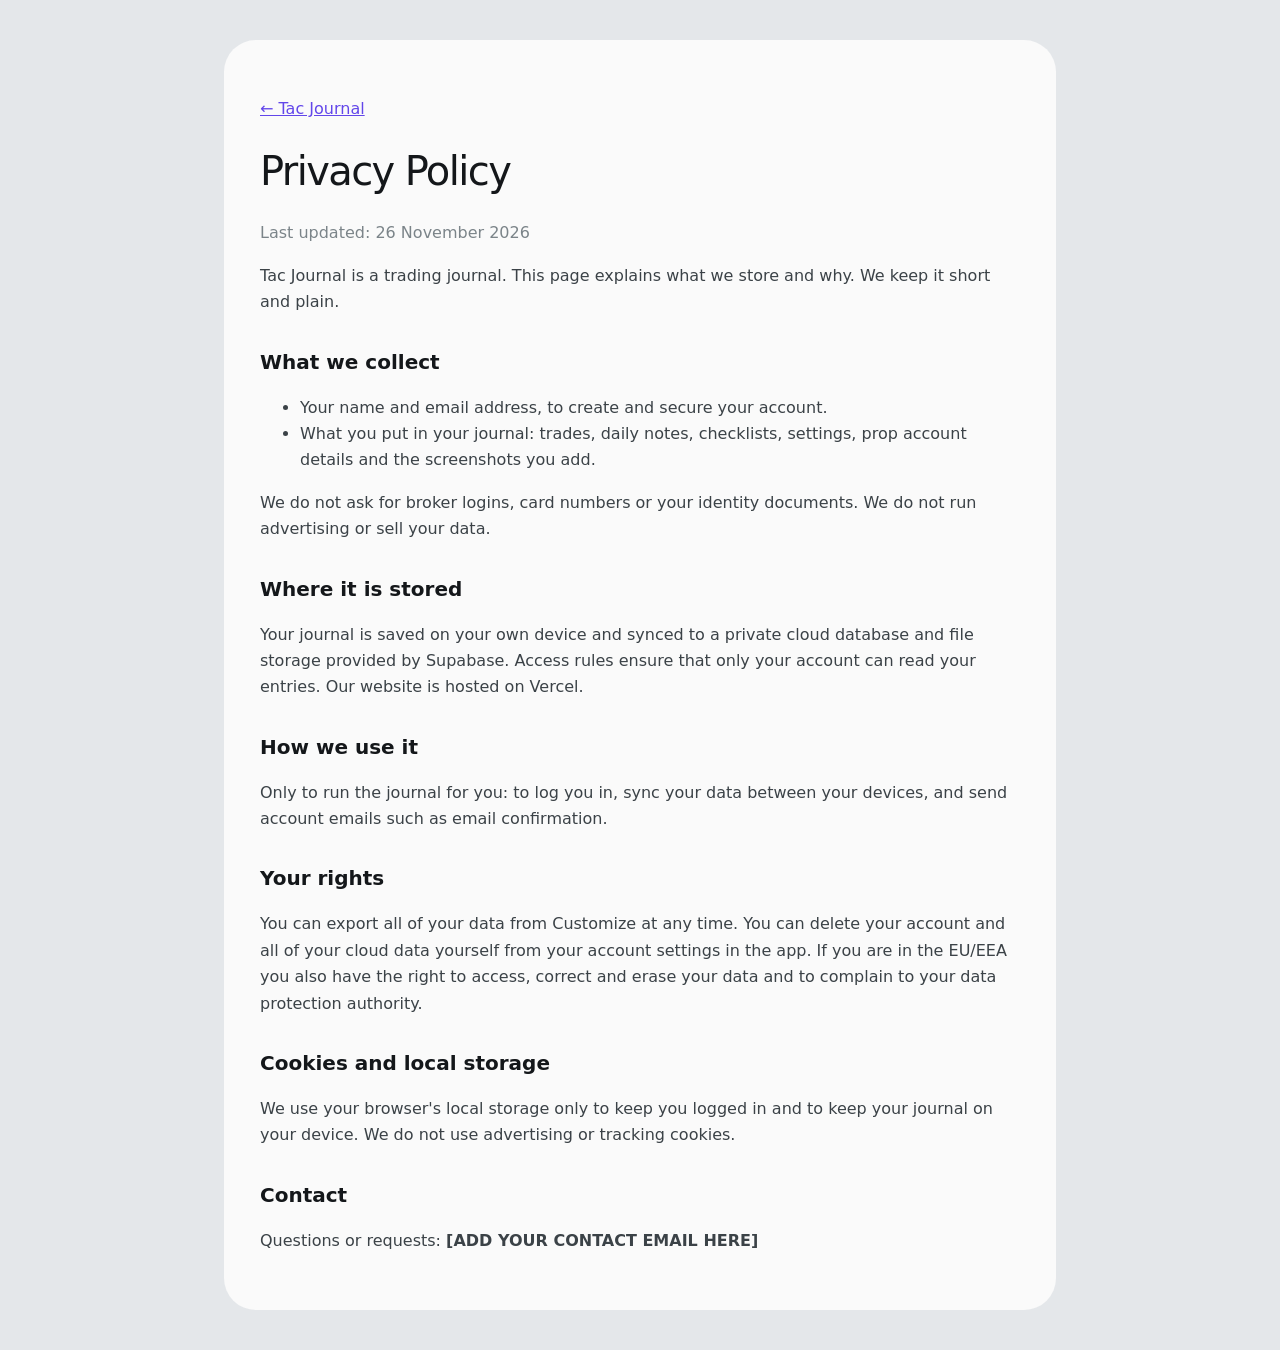
==== privacy.html @ ec59dc05 "Add files via upload" ====
<!doctype html><html lang="en"><head><meta charset="utf-8"><meta name="viewport" content="width=device-width,initial-scale=1"><title>Privacy Policy – Tac Journal</title><meta name="description" content="How Tac Journal handles your data."><link rel="canonical" href="https://tecjournal.app/privacy"><link rel="icon" href="logo.png"><style>body{margin:0;background:#e4e7ea;color:#14171a;font:16px/1.65 "Inter Tight",system-ui,-apple-system,Segoe UI,sans-serif}main{max-width:760px;margin:40px auto;background:#fafafa;border-radius:32px;padding:40px 36px}a{color:#6246ea}h1{font-size:40px;letter-spacing:-.04em;font-weight:500;margin:0 0 6px}h2{font-size:20px;margin:30px 0 6px}p,li{color:#3b4247}.mut{color:#7b8489}@media(max-width:640px){main{margin:8px;padding:26px 20px}}</style></head><body><main>
<p><a href="/">&larr; Tac Journal</a></p><h1>Privacy Policy</h1><p class="mut">Last updated: 26 November 2026</p>
<p>Tac Journal is a trading journal. This page explains what we store and why. We keep it short and plain.</p>
<h2>What we collect</h2><ul><li>Your name and email address, to create and secure your account.</li><li>What you put in your journal: trades, daily notes, checklists, settings, prop account details and the screenshots you add.</li></ul>
<p>We do not ask for broker logins, card numbers or your identity documents. We do not run advertising or sell your data.</p>
<h2>Where it is stored</h2><p>Your journal is saved on your own device and synced to a private cloud database and file storage provided by Supabase. Access rules ensure that only your account can read your entries. Our website is hosted on Vercel.</p>
<h2>How we use it</h2><p>Only to run the journal for you: to log you in, sync your data between your devices, and send account emails such as email confirmation.</p>
<h2>Your rights</h2><p>You can export all of your data from Customize at any time. You can delete your account and all of your cloud data yourself from your account settings in the app. If you are in the EU/EEA you also have the right to access, correct and erase your data and to complain to your data protection authority.</p>
<h2>Cookies and local storage</h2><p>We use your browser's local storage only to keep you logged in and to keep your journal on your device. We do not use advertising or tracking cookies.</p>
<h2>Contact</h2><p>Questions or requests: <strong>[ADD YOUR CONTACT EMAIL HERE]</strong></p>
</main></body></html>
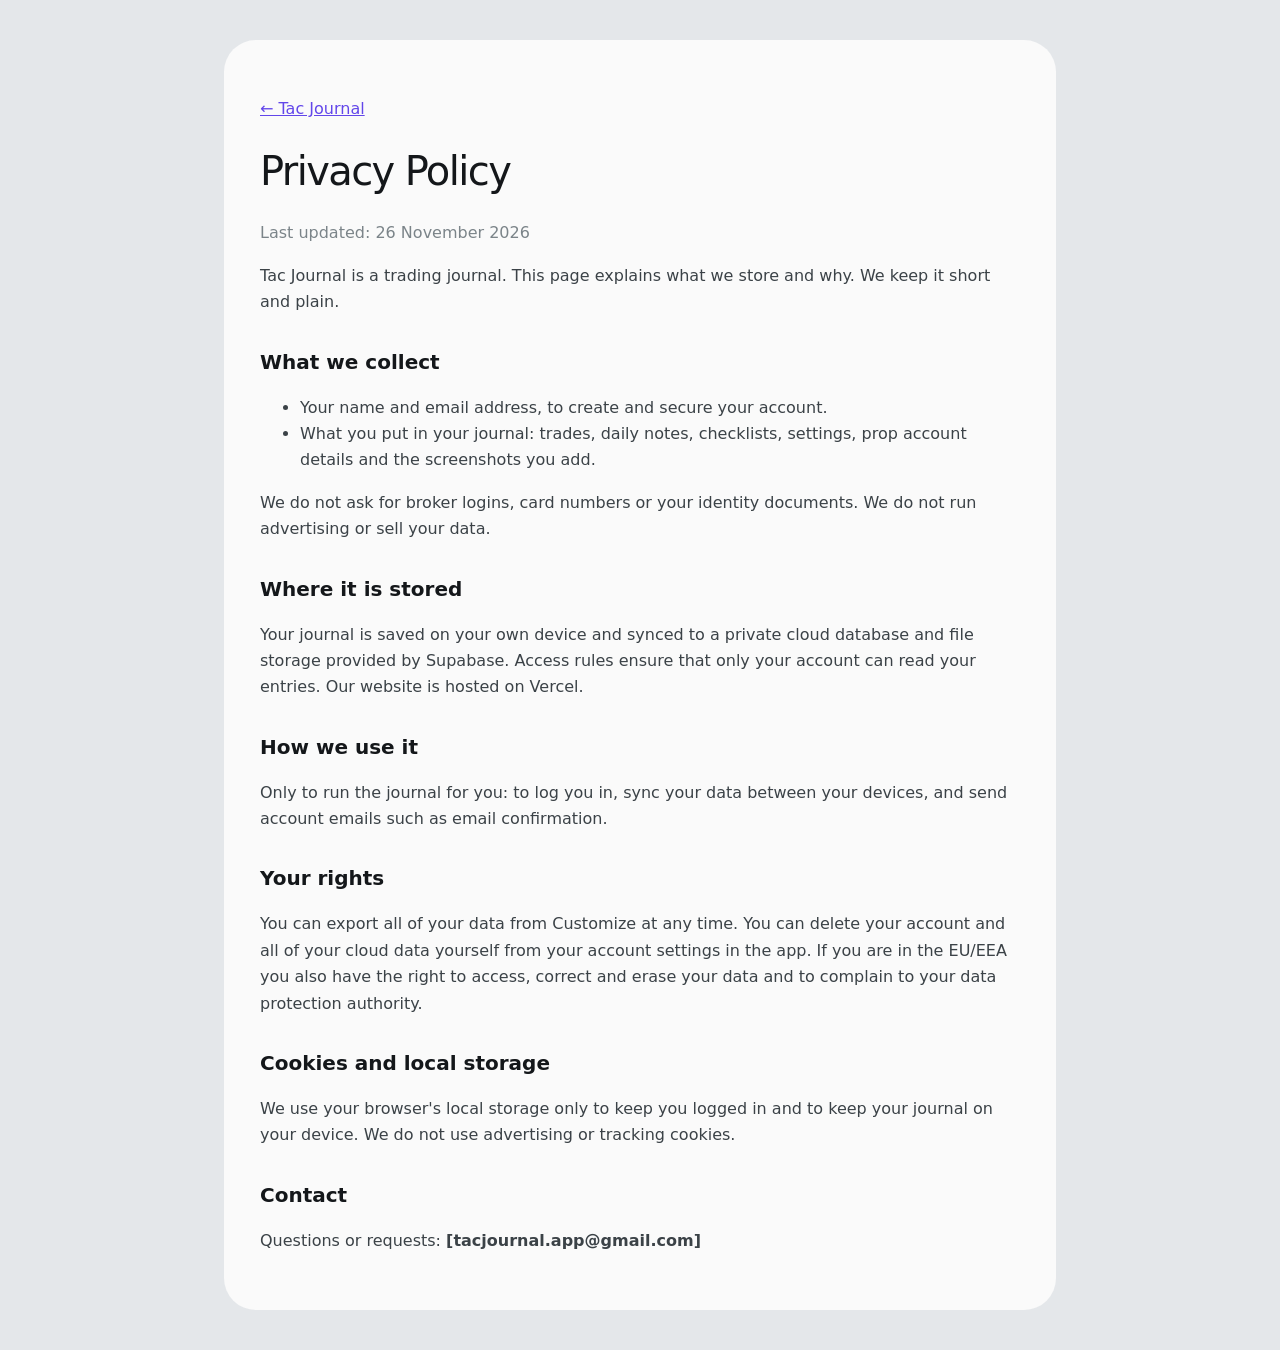
==== commit 90f493e8: "Update contact email in privacy.html" ====
--- a/privacy.html
+++ b/privacy.html
@@ -7,5 +7,5 @@
 <h2>How we use it</h2><p>Only to run the journal for you: to log you in, sync your data between your devices, and send account emails such as email confirmation.</p>
 <h2>Your rights</h2><p>You can export all of your data from Customize at any time. You can delete your account and all of your cloud data yourself from your account settings in the app. If you are in the EU/EEA you also have the right to access, correct and erase your data and to complain to your data protection authority.</p>
 <h2>Cookies and local storage</h2><p>We use your browser's local storage only to keep you logged in and to keep your journal on your device. We do not use advertising or tracking cookies.</p>
-<h2>Contact</h2><p>Questions or requests: <strong>[ADD YOUR CONTACT EMAIL HERE]</strong></p>
+<h2>Contact</h2><p>Questions or requests: <strong>[tacjournal.app@gmail.com]</strong></p>
 </main></body></html>
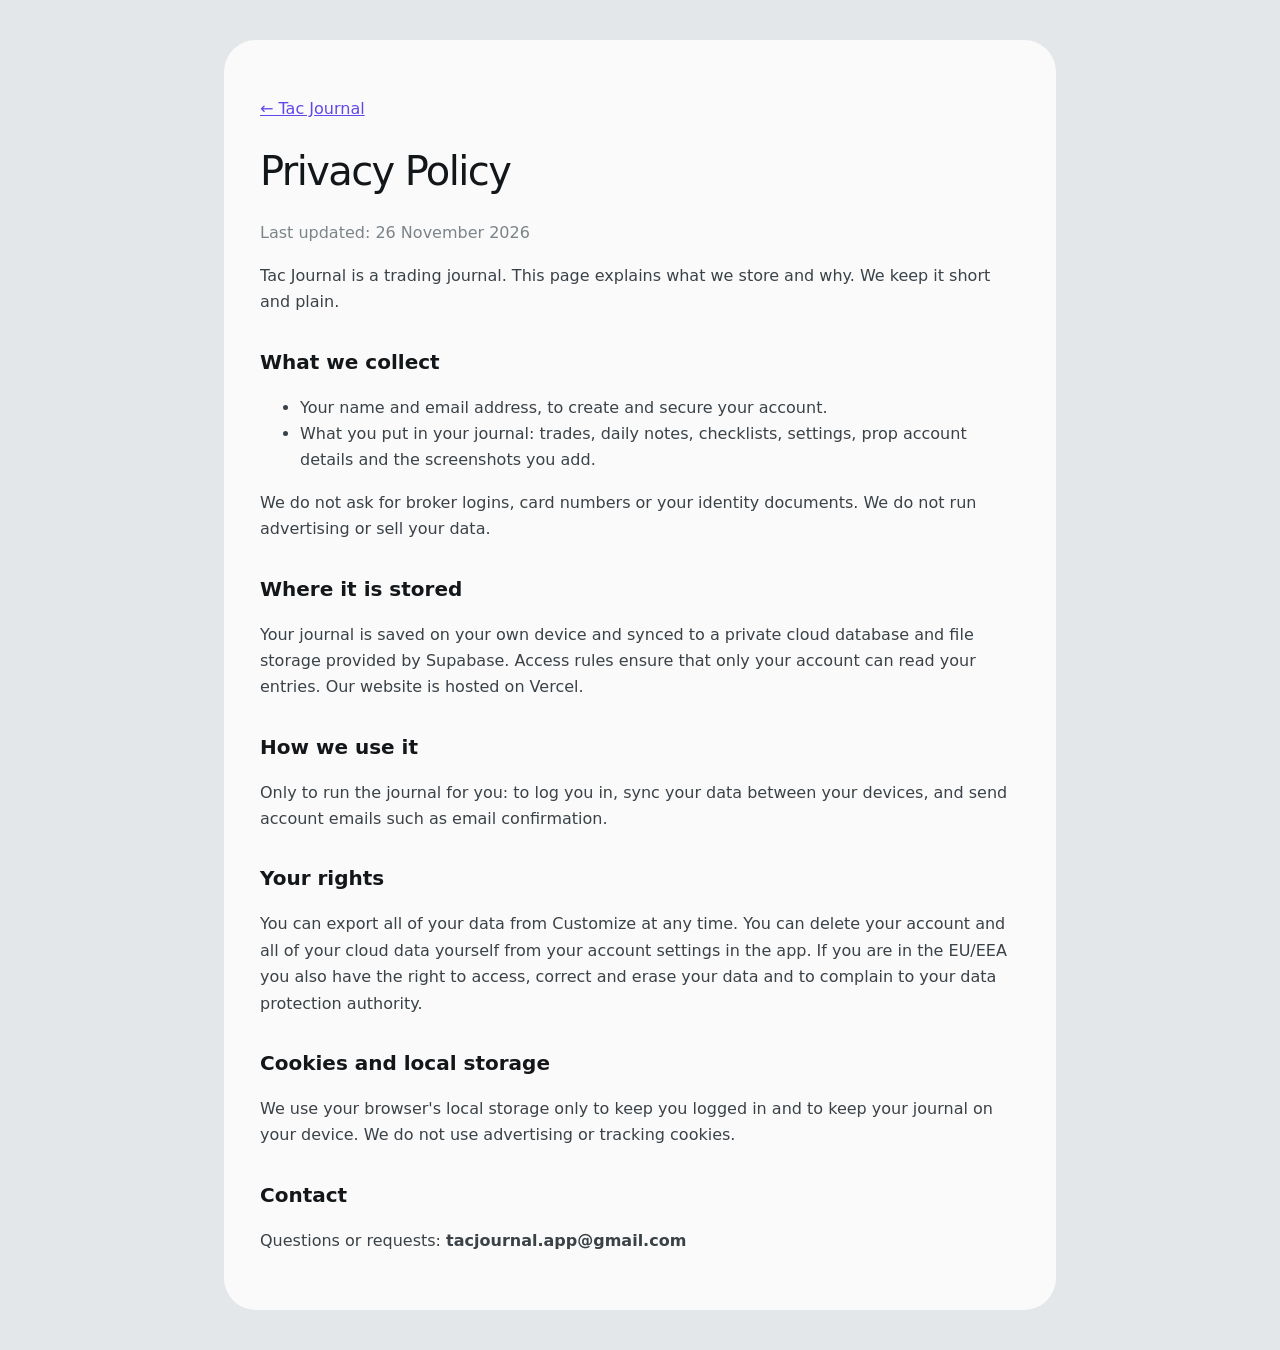
==== commit ed641fd8: "Fix email formatting in privacy.html" ====
--- a/privacy.html
+++ b/privacy.html
@@ -7,5 +7,5 @@
 <h2>How we use it</h2><p>Only to run the journal for you: to log you in, sync your data between your devices, and send account emails such as email confirmation.</p>
 <h2>Your rights</h2><p>You can export all of your data from Customize at any time. You can delete your account and all of your cloud data yourself from your account settings in the app. If you are in the EU/EEA you also have the right to access, correct and erase your data and to complain to your data protection authority.</p>
 <h2>Cookies and local storage</h2><p>We use your browser's local storage only to keep you logged in and to keep your journal on your device. We do not use advertising or tracking cookies.</p>
-<h2>Contact</h2><p>Questions or requests: <strong>[tacjournal.app@gmail.com]</strong></p>
+<h2>Contact</h2><p>Questions or requests: <strong>tacjournal.app@gmail.com</strong></p>
 </main></body></html>
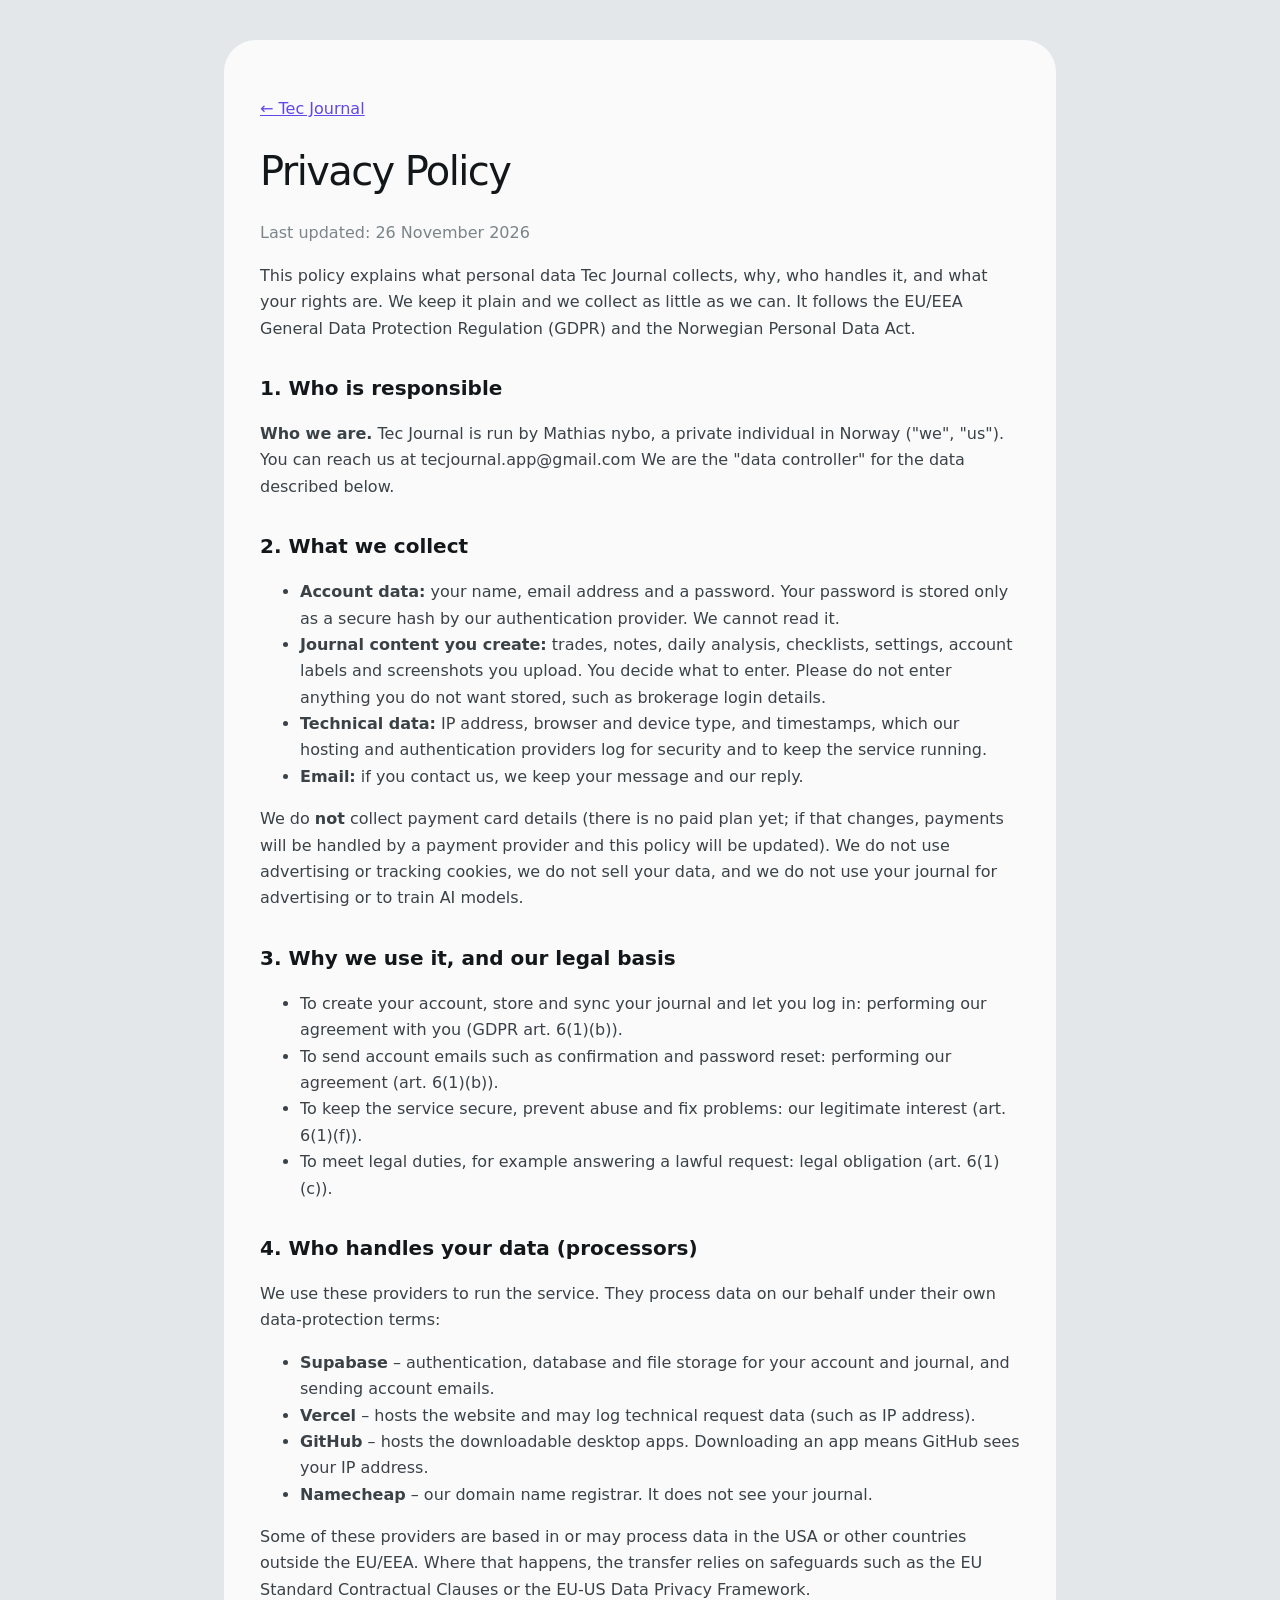
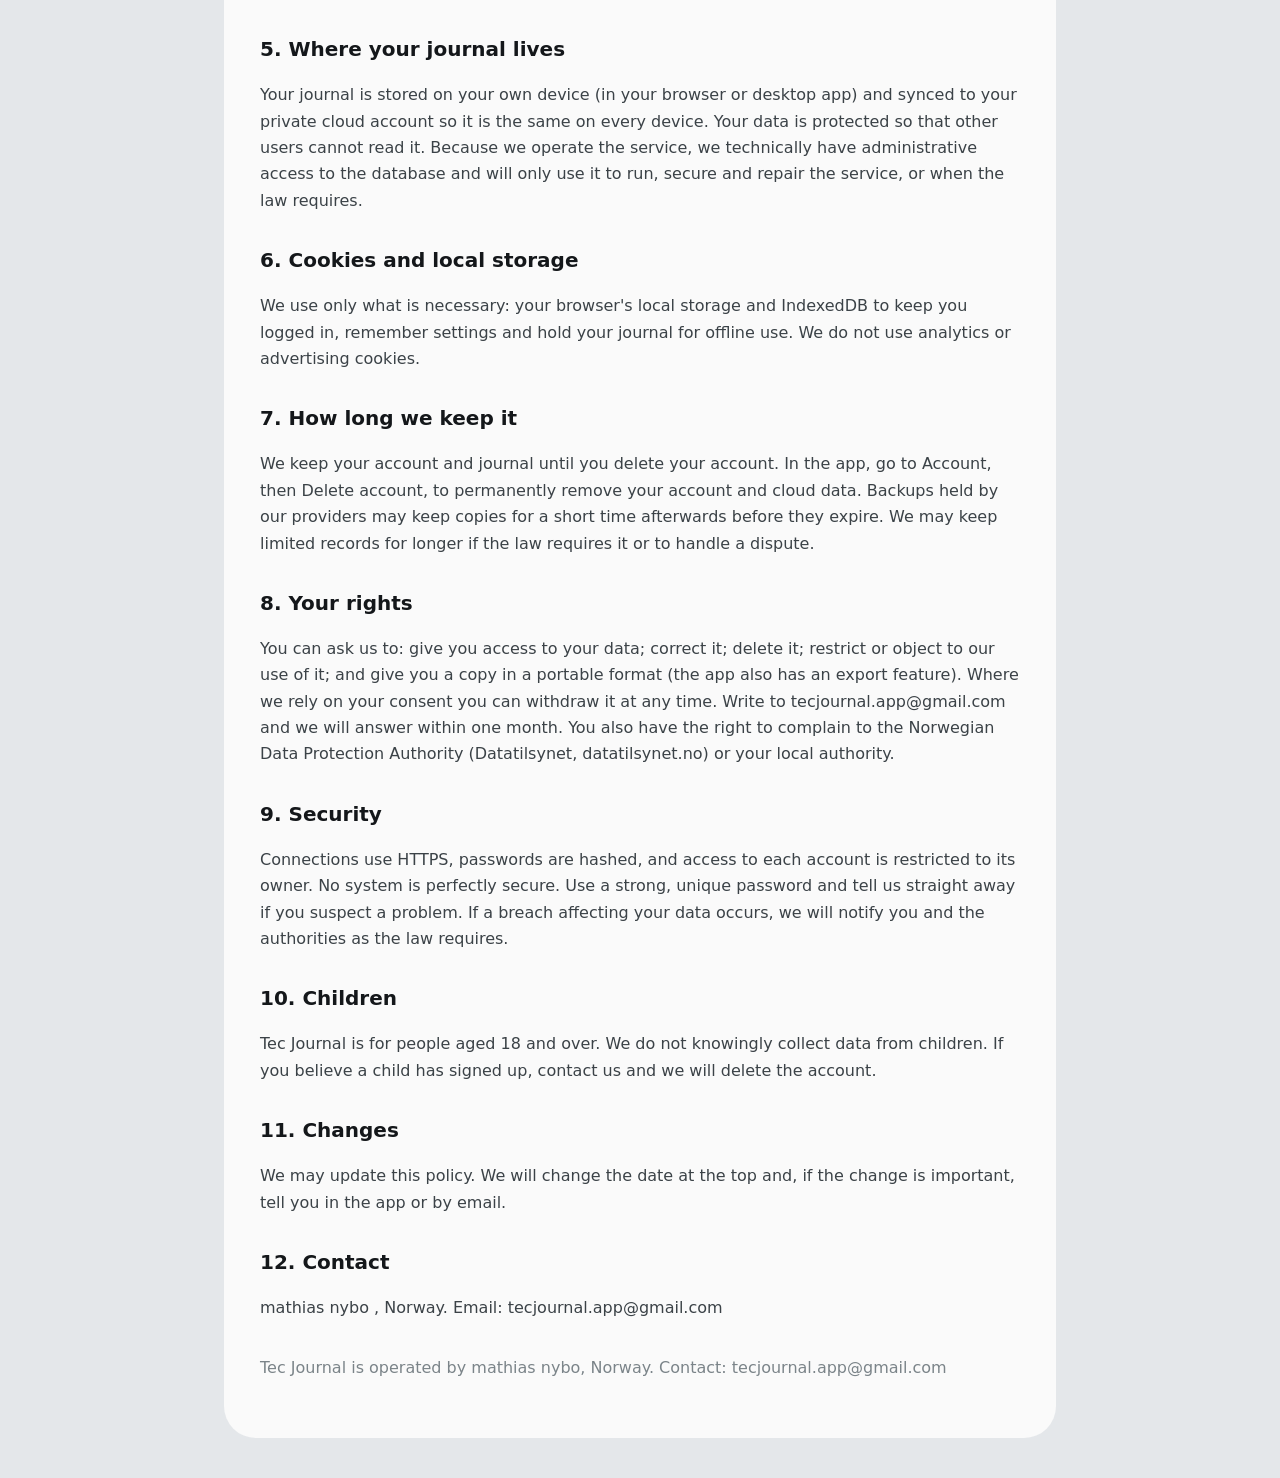
==== commit a2d41b45: "Revise privacy policy for Tec Journal Updated privacy policy content for Tec Journal, including data" ====
--- a/privacy.html
+++ b/privacy.html
@@ -1,11 +1,38 @@
-<!doctype html><html lang="en"><head><meta charset="utf-8"><meta name="viewport" content="width=device-width,initial-scale=1"><title>Privacy Policy – Tac Journal</title><meta name="description" content="How Tac Journal handles your data."><link rel="canonical" href="https://tecjournal.app/privacy"><link rel="icon" href="logo.png"><style>body{margin:0;background:#e4e7ea;color:#14171a;font:16px/1.65 "Inter Tight",system-ui,-apple-system,Segoe UI,sans-serif}main{max-width:760px;margin:40px auto;background:#fafafa;border-radius:32px;padding:40px 36px}a{color:#6246ea}h1{font-size:40px;letter-spacing:-.04em;font-weight:500;margin:0 0 6px}h2{font-size:20px;margin:30px 0 6px}p,li{color:#3b4247}.mut{color:#7b8489}@media(max-width:640px){main{margin:8px;padding:26px 20px}}</style></head><body><main>
-<p><a href="/">&larr; Tac Journal</a></p><h1>Privacy Policy</h1><p class="mut">Last updated: 26 November 2026</p>
-<p>Tac Journal is a trading journal. This page explains what we store and why. We keep it short and plain.</p>
-<h2>What we collect</h2><ul><li>Your name and email address, to create and secure your account.</li><li>What you put in your journal: trades, daily notes, checklists, settings, prop account details and the screenshots you add.</li></ul>
-<p>We do not ask for broker logins, card numbers or your identity documents. We do not run advertising or sell your data.</p>
-<h2>Where it is stored</h2><p>Your journal is saved on your own device and synced to a private cloud database and file storage provided by Supabase. Access rules ensure that only your account can read your entries. Our website is hosted on Vercel.</p>
-<h2>How we use it</h2><p>Only to run the journal for you: to log you in, sync your data between your devices, and send account emails such as email confirmation.</p>
-<h2>Your rights</h2><p>You can export all of your data from Customize at any time. You can delete your account and all of your cloud data yourself from your account settings in the app. If you are in the EU/EEA you also have the right to access, correct and erase your data and to complain to your data protection authority.</p>
-<h2>Cookies and local storage</h2><p>We use your browser's local storage only to keep you logged in and to keep your journal on your device. We do not use advertising or tracking cookies.</p>
-<h2>Contact</h2><p>Questions or requests: <strong>tacjournal.app@gmail.com</strong></p>
-</main></body></html>
+<!doctype html><html lang="en"><head><meta charset="utf-8"><meta name="viewport" content="width=device-width,initial-scale=1"><title>Privacy Policy – Tec Journal</title><meta name="description" content="How Tec Journal handles your data."><link rel="canonical" href="https://tecjournal.app/privacy"><link rel="icon" href="logo.png"><style>body{margin:0;background:#e4e7ea;color:#14171a;font:16px/1.65 "Inter Tight",system-ui,-apple-system,Segoe UI,sans-serif}main{max-width:760px;margin:40px auto;background:#fafafa;border-radius:32px;padding:40px 36px}a{color:#6246ea}h1{font-size:40px;letter-spacing:-.04em;font-weight:500;margin:0 0 6px}h2{font-size:20px;margin:30px 0 6px}p,li{color:#3b4247}.mut{color:#7b8489}@media(max-width:640px){main{margin:8px;padding:26px 20px}}</style></head><body><main>
+<p><a href="/">&larr; Tec Journal</a></p><h1>Privacy Policy</h1><p class="mut">Last updated: 26 November 2026</p>
+<p>This policy explains what personal data Tec Journal collects, why, who handles it, and what your rights are. We keep it plain and we collect as little as we can. It follows the EU/EEA General Data Protection Regulation (GDPR) and the Norwegian Personal Data Act.</p>
+<h2>1. Who is responsible</h2><p><strong>Who we are.</strong> Tec Journal is run by Mathias nybo, a private individual in Norway ("we", "us"). You can reach us at tecjournal.app@gmail.com We are the "data controller" for the data described below.</p>
+<h2>2. What we collect</h2>
+<ul><li><strong>Account data:</strong> your name, email address and a password. Your password is stored only as a secure hash by our authentication provider. We cannot read it.</li>
+<li><strong>Journal content you create:</strong> trades, notes, daily analysis, checklists, settings, account labels and screenshots you upload. You decide what to enter. Please do not enter anything you do not want stored, such as brokerage login details.</li>
+<li><strong>Technical data:</strong> IP address, browser and device type, and timestamps, which our hosting and authentication providers log for security and to keep the service running.</li>
+<li><strong>Email:</strong> if you contact us, we keep your message and our reply.</li></ul>
+<p>We do <strong>not</strong> collect payment card details (there is no paid plan yet; if that changes, payments will be handled by a payment provider and this policy will be updated). We do not use advertising or tracking cookies, we do not sell your data, and we do not use your journal for advertising or to train AI models.</p>
+<h2>3. Why we use it, and our legal basis</h2>
+<ul><li>To create your account, store and sync your journal and let you log in: performing our agreement with you (GDPR art. 6(1)(b)).</li>
+<li>To send account emails such as confirmation and password reset: performing our agreement (art. 6(1)(b)).</li>
+<li>To keep the service secure, prevent abuse and fix problems: our legitimate interest (art. 6(1)(f)).</li>
+<li>To meet legal duties, for example answering a lawful request: legal obligation (art. 6(1)(c)).</li></ul>
+<h2>4. Who handles your data (processors)</h2>
+<p>We use these providers to run the service. They process data on our behalf under their own data-protection terms:</p>
+<ul><li><strong>Supabase</strong> – authentication, database and file storage for your account and journal, and sending account emails.</li>
+<li><strong>Vercel</strong> – hosts the website and may log technical request data (such as IP address).</li>
+<li><strong>GitHub</strong> – hosts the downloadable desktop apps. Downloading an app means GitHub sees your IP address.</li>
+<li><strong>Namecheap</strong> – our domain name registrar. It does not see your journal.</li></ul>
+<p>Some of these providers are based in or may process data in the USA or other countries outside the EU/EEA. Where that happens, the transfer relies on safeguards such as the EU Standard Contractual Clauses or the EU-US Data Privacy Framework.</p>
+<h2>5. Where your journal lives</h2>
+<p>Your journal is stored on your own device (in your browser or desktop app) and synced to your private cloud account so it is the same on every device. Your data is protected so that other users cannot read it. Because we operate the service, we technically have administrative access to the database and will only use it to run, secure and repair the service, or when the law requires.</p>
+<h2>6. Cookies and local storage</h2>
+<p>We use only what is necessary: your browser's local storage and IndexedDB to keep you logged in, remember settings and hold your journal for offline use. We do not use analytics or advertising cookies.</p>
+<h2>7. How long we keep it</h2>
+<p>We keep your account and journal until you delete your account. In the app, go to Account, then Delete account, to permanently remove your account and cloud data. Backups held by our providers may keep copies for a short time afterwards before they expire. We may keep limited records for longer if the law requires it or to handle a dispute.</p>
+<h2>8. Your rights</h2>
+<p>You can ask us to: give you access to your data; correct it; delete it; restrict or object to our use of it; and give you a copy in a portable format (the app also has an export feature). Where we rely on your consent you can withdraw it at any time. Write to tecjournal.app@gmail.com and we will answer within one month. You also have the right to complain to the Norwegian Data Protection Authority (Datatilsynet, datatilsynet.no) or your local authority.</p>
+<h2>9. Security</h2>
+<p>Connections use HTTPS, passwords are hashed, and access to each account is restricted to its owner. No system is perfectly secure. Use a strong, unique password and tell us straight away if you suspect a problem. If a breach affecting your data occurs, we will notify you and the authorities as the law requires.</p>
+<h2>10. Children</h2>
+<p>Tec Journal is for people aged 18 and over. We do not knowingly collect data from children. If you believe a child has signed up, contact us and we will delete the account.</p>
+<h2>11. Changes</h2>
+<p>We may update this policy. We will change the date at the top and, if the change is important, tell you in the app or by email.</p>
+<h2>12. Contact</h2><p>mathias nybo , Norway. Email: tecjournal.app@gmail.com</p>
+<p class="mut" style="margin-top:34px">Tec Journal is operated by mathias nybo, Norway. Contact: tecjournal.app@gmail.com</p></main></body></html>
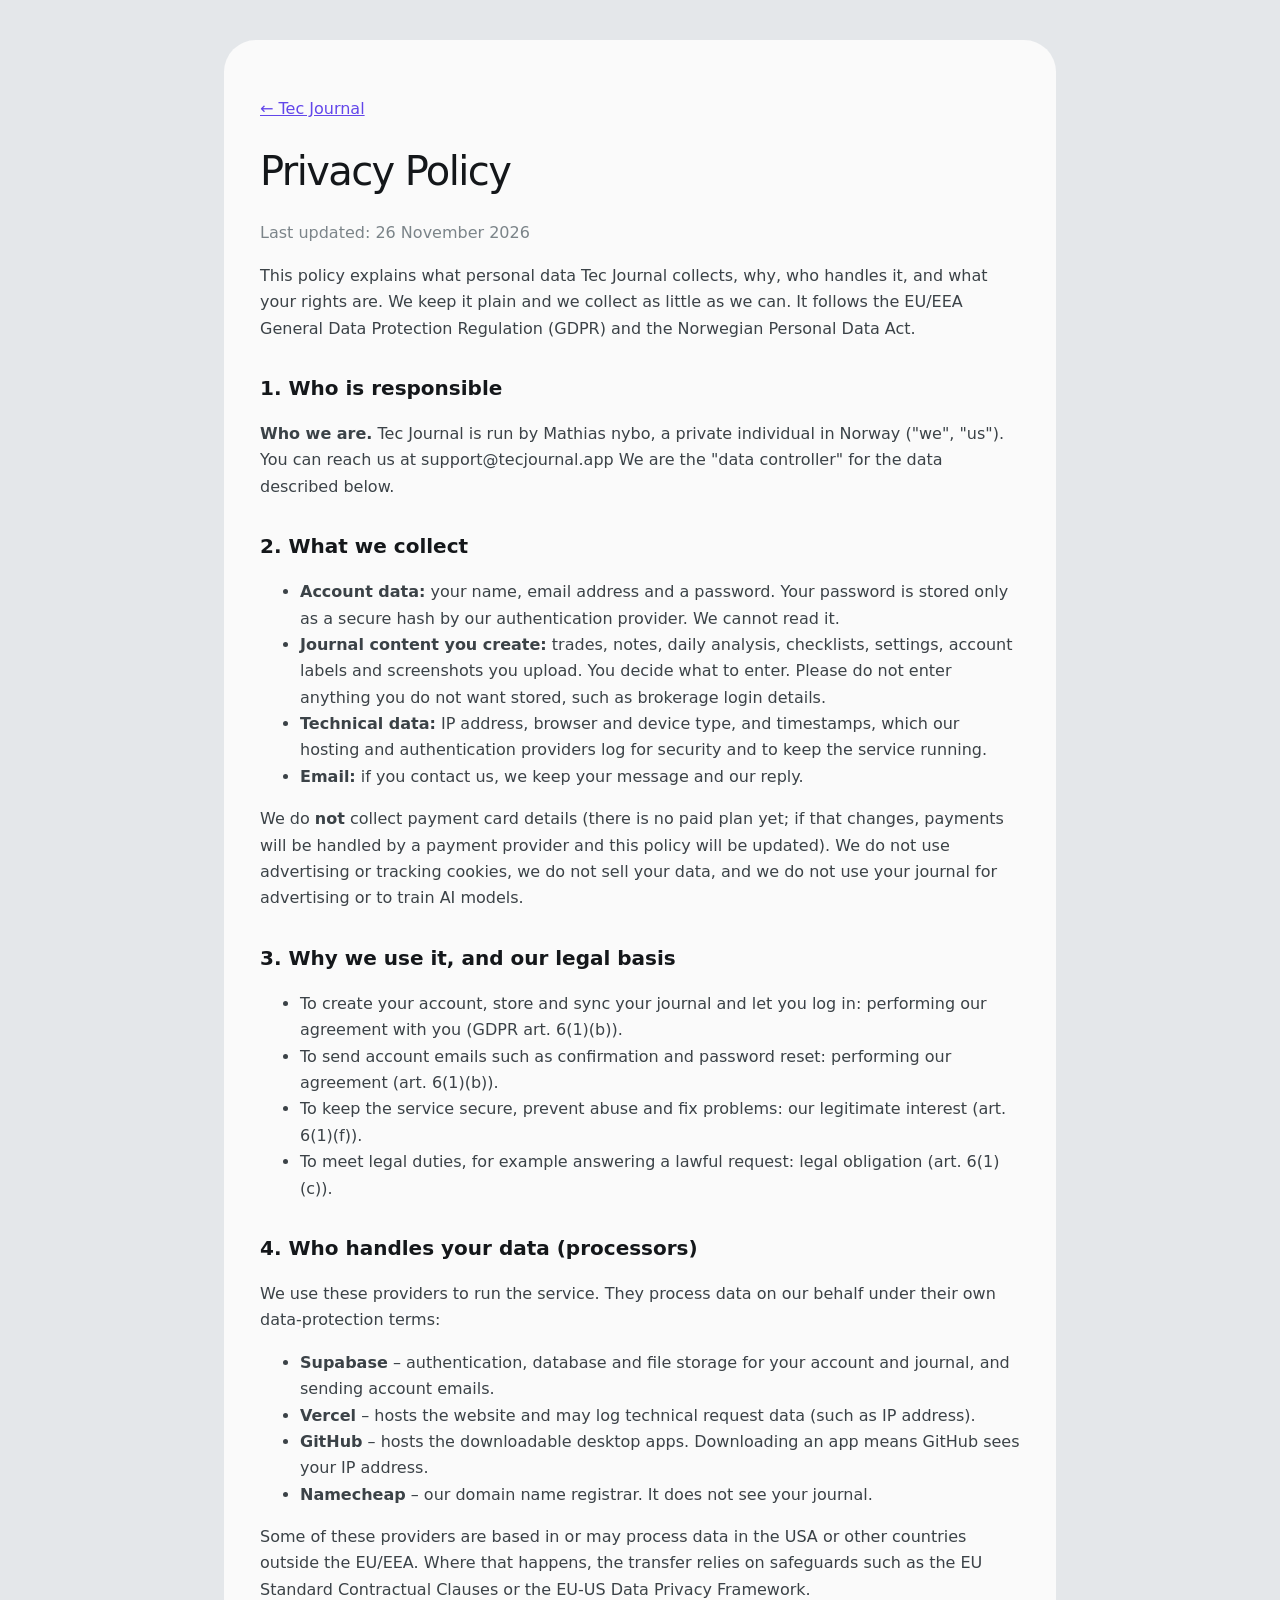
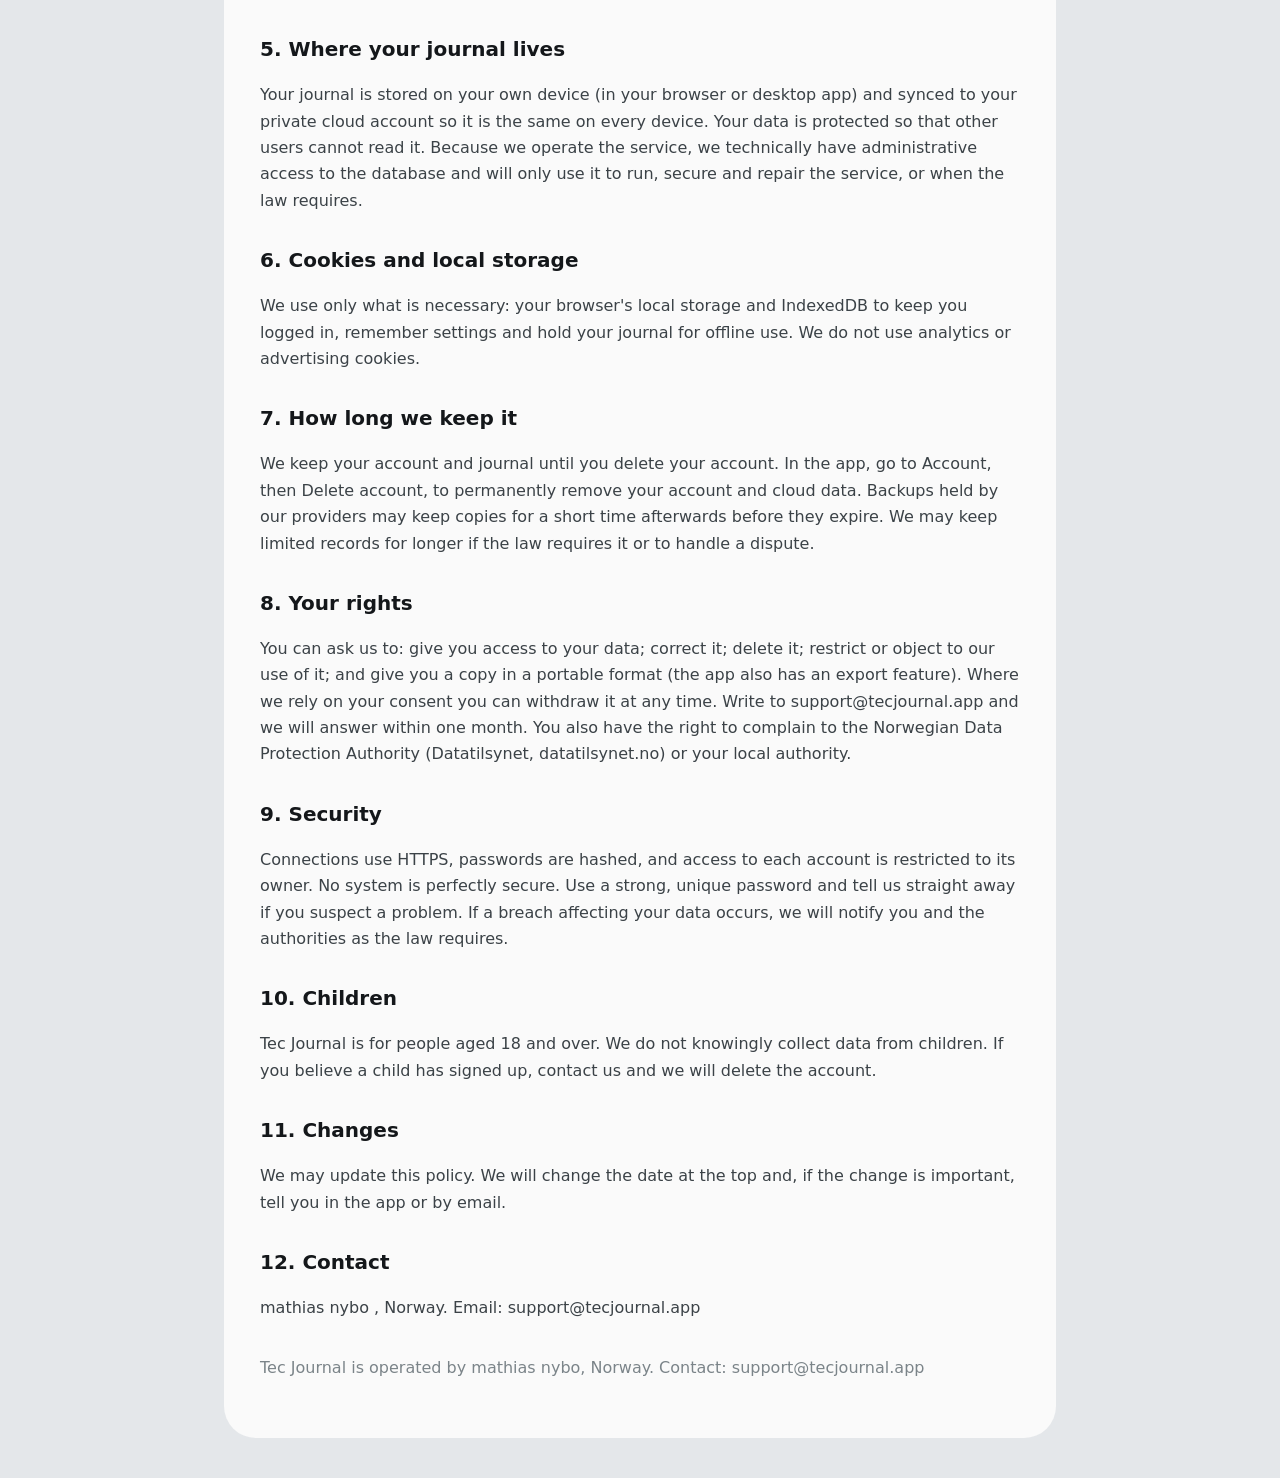
==== commit 88fade56: "Update contact email in privacy policy" ====
--- a/privacy.html
+++ b/privacy.html
@@ -1,7 +1,7 @@
 <!doctype html><html lang="en"><head><meta charset="utf-8"><meta name="viewport" content="width=device-width,initial-scale=1"><title>Privacy Policy – Tec Journal</title><meta name="description" content="How Tec Journal handles your data."><link rel="canonical" href="https://tecjournal.app/privacy"><link rel="icon" href="logo.png"><style>body{margin:0;background:#e4e7ea;color:#14171a;font:16px/1.65 "Inter Tight",system-ui,-apple-system,Segoe UI,sans-serif}main{max-width:760px;margin:40px auto;background:#fafafa;border-radius:32px;padding:40px 36px}a{color:#6246ea}h1{font-size:40px;letter-spacing:-.04em;font-weight:500;margin:0 0 6px}h2{font-size:20px;margin:30px 0 6px}p,li{color:#3b4247}.mut{color:#7b8489}@media(max-width:640px){main{margin:8px;padding:26px 20px}}</style></head><body><main>
 <p><a href="/">&larr; Tec Journal</a></p><h1>Privacy Policy</h1><p class="mut">Last updated: 26 November 2026</p>
 <p>This policy explains what personal data Tec Journal collects, why, who handles it, and what your rights are. We keep it plain and we collect as little as we can. It follows the EU/EEA General Data Protection Regulation (GDPR) and the Norwegian Personal Data Act.</p>
-<h2>1. Who is responsible</h2><p><strong>Who we are.</strong> Tec Journal is run by Mathias nybo, a private individual in Norway ("we", "us"). You can reach us at tecjournal.app@gmail.com We are the "data controller" for the data described below.</p>
+<h2>1. Who is responsible</h2><p><strong>Who we are.</strong> Tec Journal is run by Mathias nybo, a private individual in Norway ("we", "us"). You can reach us at support@tecjournal.app We are the "data controller" for the data described below.</p>
 <h2>2. What we collect</h2>
 <ul><li><strong>Account data:</strong> your name, email address and a password. Your password is stored only as a secure hash by our authentication provider. We cannot read it.</li>
 <li><strong>Journal content you create:</strong> trades, notes, daily analysis, checklists, settings, account labels and screenshots you upload. You decide what to enter. Please do not enter anything you do not want stored, such as brokerage login details.</li>
@@ -27,12 +27,12 @@
 <h2>7. How long we keep it</h2>
 <p>We keep your account and journal until you delete your account. In the app, go to Account, then Delete account, to permanently remove your account and cloud data. Backups held by our providers may keep copies for a short time afterwards before they expire. We may keep limited records for longer if the law requires it or to handle a dispute.</p>
 <h2>8. Your rights</h2>
-<p>You can ask us to: give you access to your data; correct it; delete it; restrict or object to our use of it; and give you a copy in a portable format (the app also has an export feature). Where we rely on your consent you can withdraw it at any time. Write to tecjournal.app@gmail.com and we will answer within one month. You also have the right to complain to the Norwegian Data Protection Authority (Datatilsynet, datatilsynet.no) or your local authority.</p>
+<p>You can ask us to: give you access to your data; correct it; delete it; restrict or object to our use of it; and give you a copy in a portable format (the app also has an export feature). Where we rely on your consent you can withdraw it at any time. Write to support@tecjournal.app and we will answer within one month. You also have the right to complain to the Norwegian Data Protection Authority (Datatilsynet, datatilsynet.no) or your local authority.</p>
 <h2>9. Security</h2>
 <p>Connections use HTTPS, passwords are hashed, and access to each account is restricted to its owner. No system is perfectly secure. Use a strong, unique password and tell us straight away if you suspect a problem. If a breach affecting your data occurs, we will notify you and the authorities as the law requires.</p>
 <h2>10. Children</h2>
 <p>Tec Journal is for people aged 18 and over. We do not knowingly collect data from children. If you believe a child has signed up, contact us and we will delete the account.</p>
 <h2>11. Changes</h2>
 <p>We may update this policy. We will change the date at the top and, if the change is important, tell you in the app or by email.</p>
-<h2>12. Contact</h2><p>mathias nybo , Norway. Email: tecjournal.app@gmail.com</p>
-<p class="mut" style="margin-top:34px">Tec Journal is operated by mathias nybo, Norway. Contact: tecjournal.app@gmail.com</p></main></body></html>
+<h2>12. Contact</h2><p>mathias nybo , Norway. Email: support@tecjournal.app</p>
+<p class="mut" style="margin-top:34px">Tec Journal is operated by mathias nybo, Norway. Contact: support@tecjournal.app</p></main></body></html>
